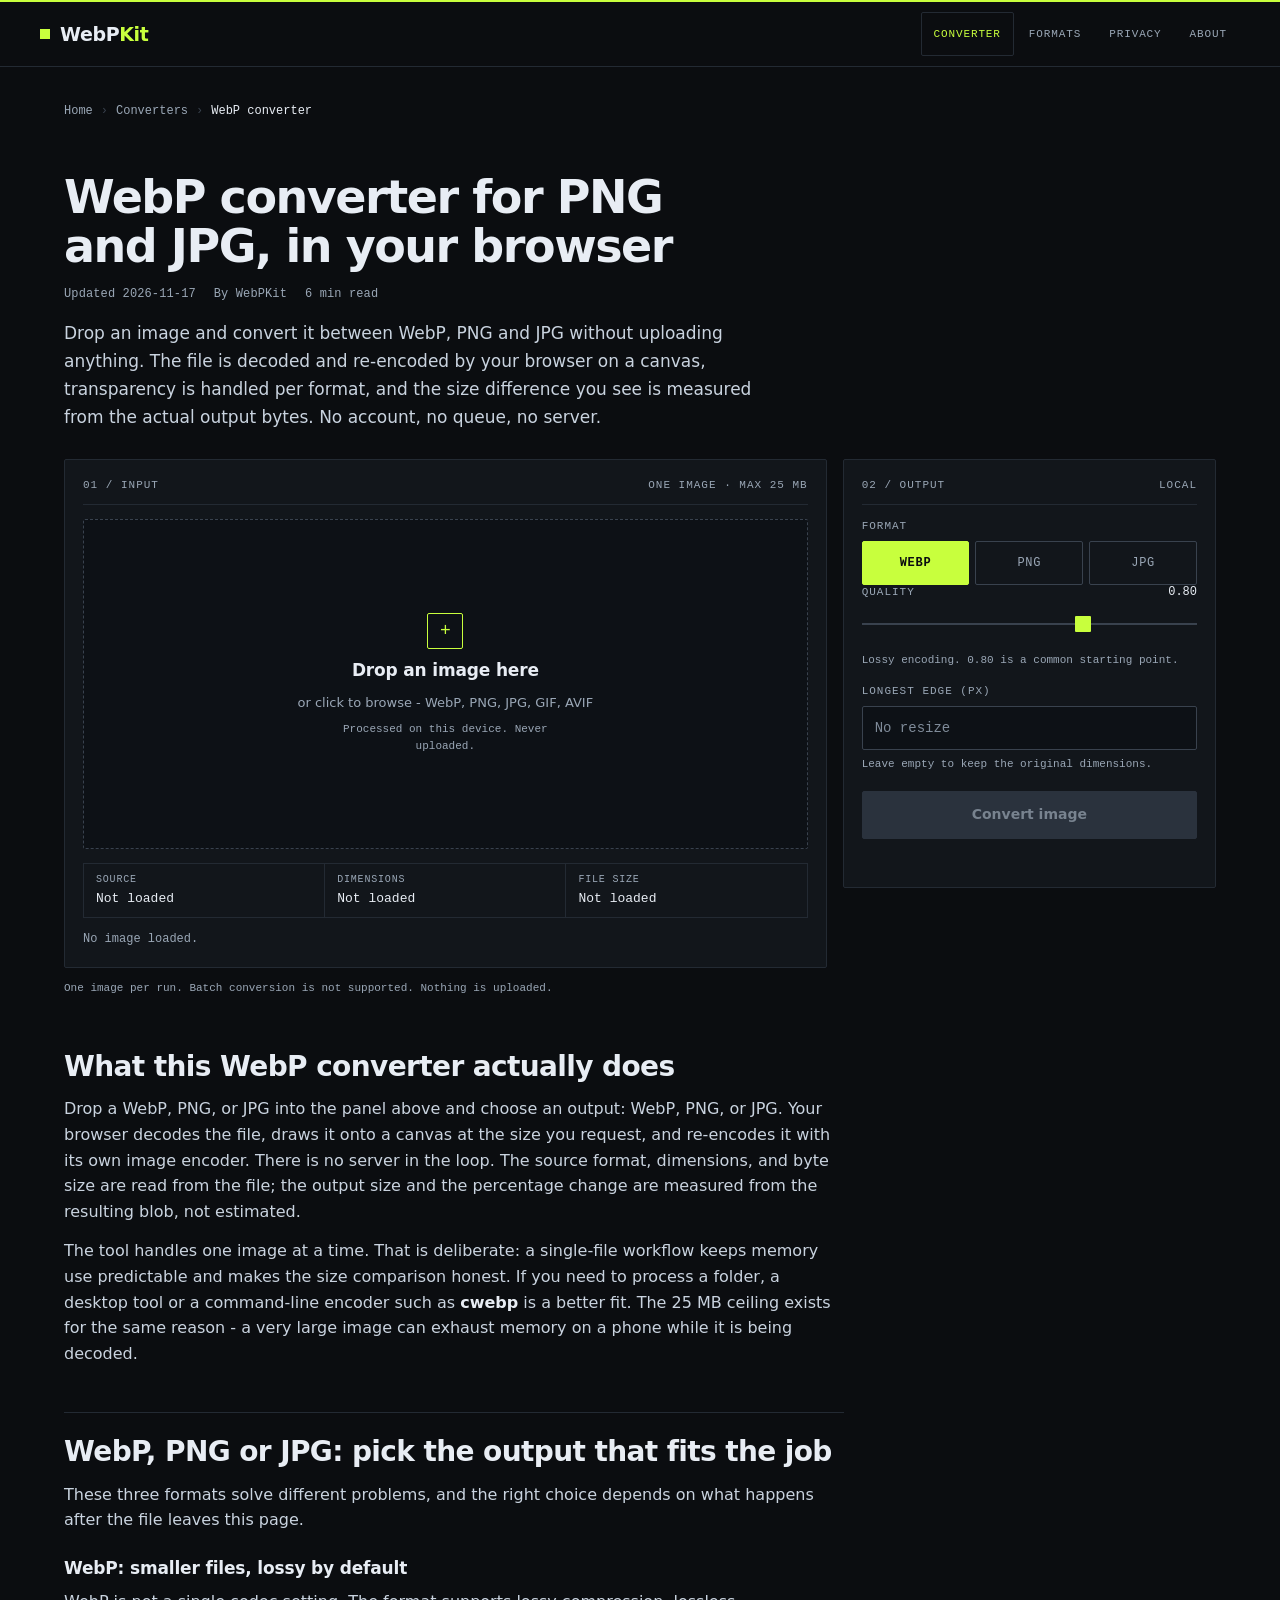
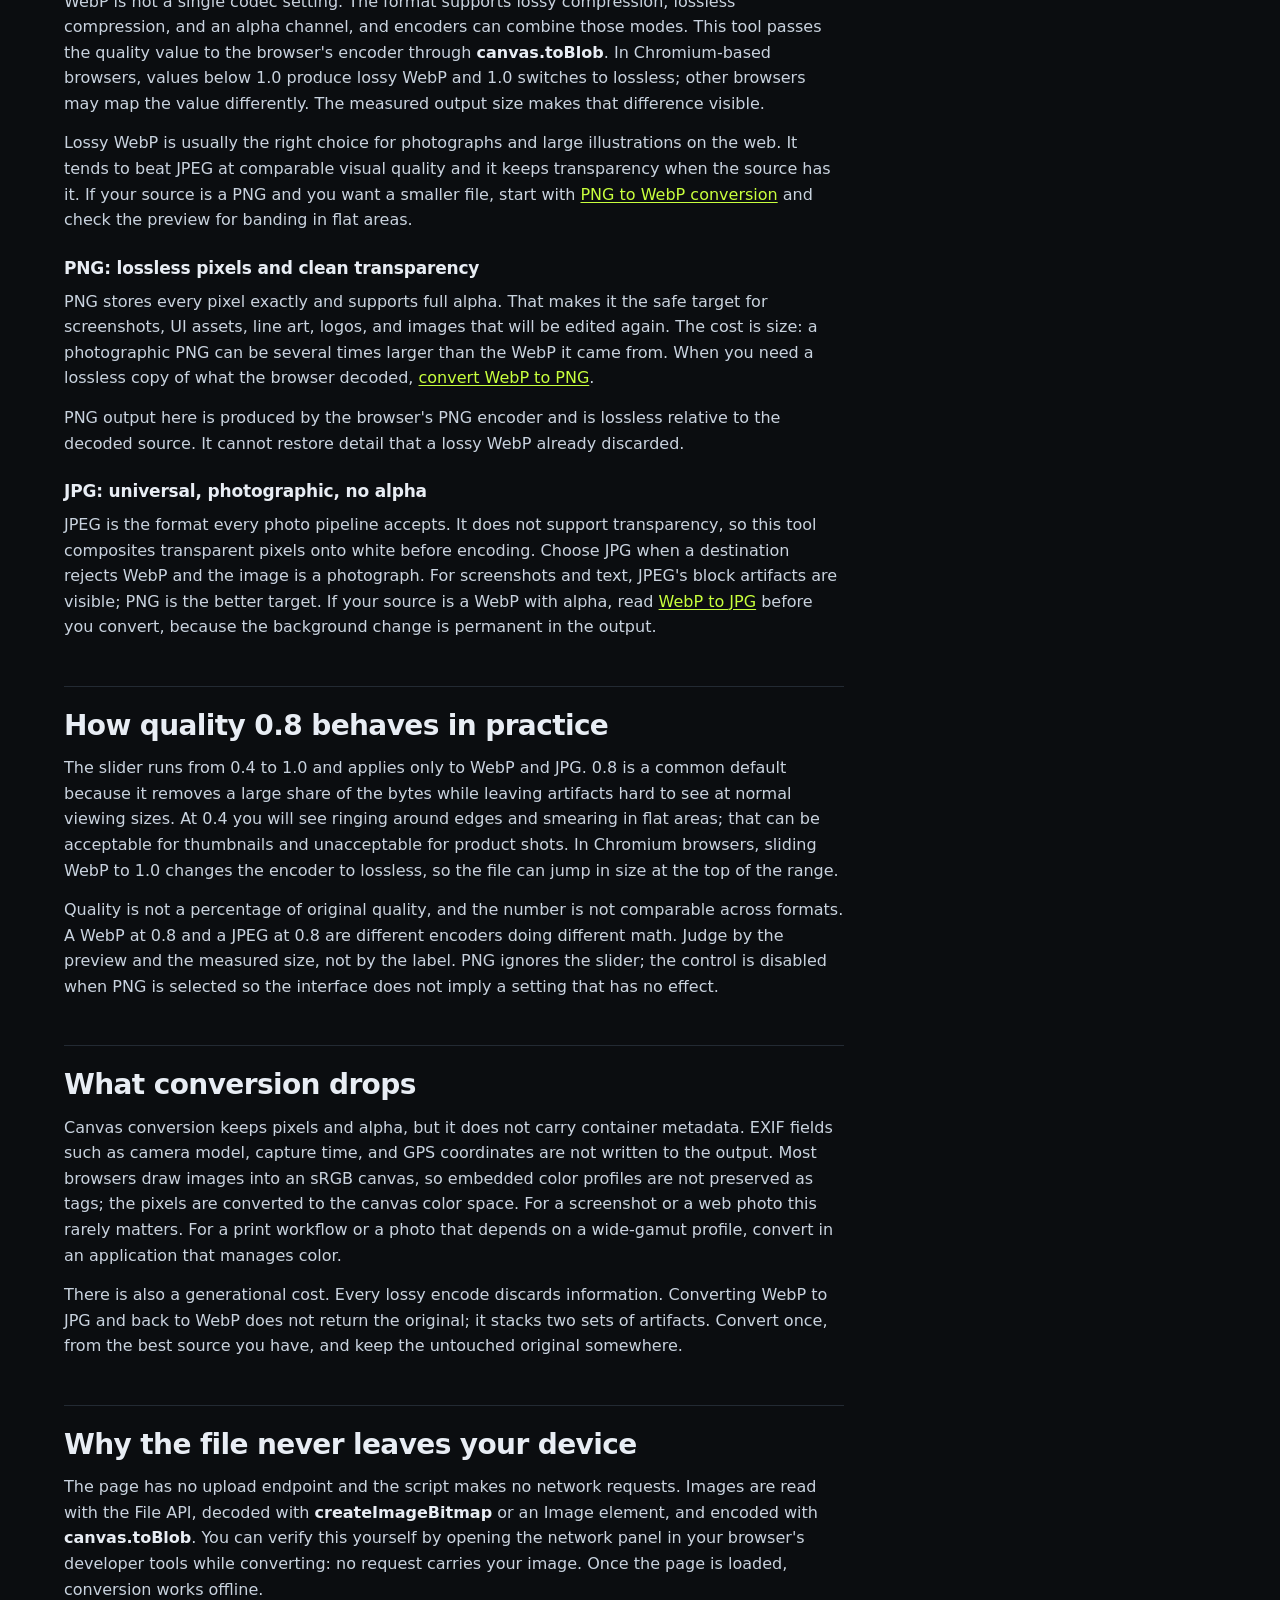
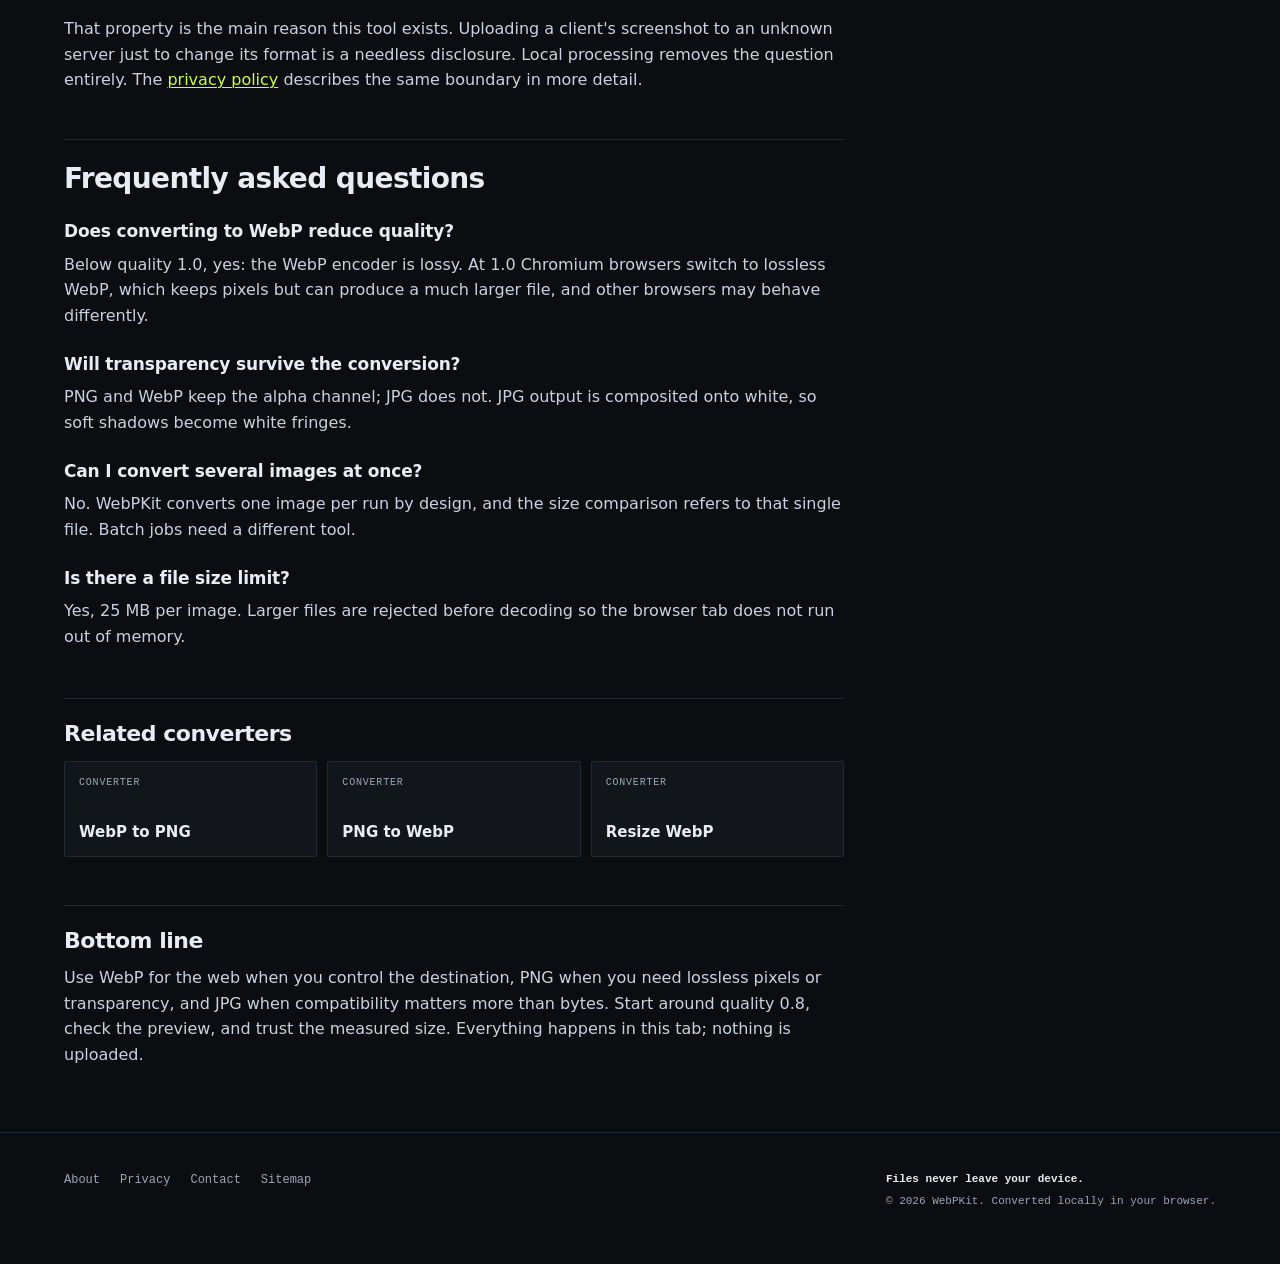
==== index.html @ 3c2829ec "add index.html" ====
<!doctype html>
<html lang="en">
<head>
<meta charset="utf-8">
<meta name="viewport" content="width=device-width, initial-scale=1">
<title>WebP Converter - WebP, PNG &amp; JPG in Your Browser</title>
<meta name="description" content="Convert WebP to PNG or JPG, and PNG or JPG to WebP, inside your browser. Local canvas processing, transparency handled, real output size.">
<link rel="canonical" href="https://webpkit.app/">
<meta name="theme-color" content="#0b0d10">
<meta property="og:type" content="website">
<meta property="og:title" content="WebP Converter - WebP, PNG &amp; JPG in Your Browser">
<meta property="og:description" content="Convert images between WebP, PNG and JPG locally. Files never leave your device.">
<meta property="og:url" content="https://webpkit.app/">
<link rel="stylesheet" href="assets/site.css">
<script type="application/ld+json">
{"@context":"https://schema.org","@type":"FAQPage","mainEntity":[{"@type":"Question","name":"Does converting to WebP reduce quality?","acceptedAnswer":{"@type":"Answer","text":"Below quality 1.0, yes: the WebP encoder is lossy. At 1.0 Chromium browsers switch to lossless WebP, which keeps pixels but can produce a much larger file, and other browsers may behave differently."}},{"@type":"Question","name":"Will transparency survive the conversion?","acceptedAnswer":{"@type":"Answer","text":"PNG and WebP keep the alpha channel; JPG does not. JPG output is composited onto white, so soft shadows become white fringes."}},{"@type":"Question","name":"Can I convert several images at once?","acceptedAnswer":{"@type":"Answer","text":"No. WebPKit converts one image per run by design, and the size comparison refers to that single file. Batch jobs need a different tool."}},{"@type":"Question","name":"Is there a file size limit?","acceptedAnswer":{"@type":"Answer","text":"Yes, 25 MB per image. Larger files are rejected before decoding so the browser tab does not run out of memory."}}]}
</script>
</head>
<body>
<a class="skip" href="#main">Skip to content</a>
<div class="topline" aria-hidden="true"></div>
<header class="site-header">
  <div class="wrap header-inner">
    <a class="logo" href="index.html" aria-label="WebPKit home">
      <span class="logo-mark" aria-hidden="true"></span>
      <span class="logo-text">WebP<span>Kit</span></span>
    </a>
    <nav class="nav" aria-label="Primary">
      <a href="index.html" aria-current="page">Converter</a>
      <a href="index.html#formats">Formats</a>
      <a href="privacy.html">Privacy</a>
      <a href="about.html">About</a>
    </nav>
  </div>
</header>

<main id="main">
  <div class="wrap">
    <nav class="crumbs" aria-label="Breadcrumb">
      <ol>
        <li><a href="index.html">Home</a></li>
        <li>Converters</li>
        <li aria-current="page">WebP converter</li>
      </ol>
    </nav>

    <section class="hero">
      <h1>WebP converter for PNG and JPG, in your browser</h1>
      <p class="page-meta"><span>Updated 2026-11-17</span><span>By WebPKit</span><span>6 min read</span></p>
      <p class="lede">Drop an image and convert it between WebP, PNG and JPG without uploading anything. The file is decoded and re-encoded by your browser on a canvas, transparency is handled per format, and the size difference you see is measured from the actual output bytes. No account, no queue, no server.</p>
    </section>

    <section class="workbench" aria-label="Image converter">
      <div class="grid" id="converter" data-output="webp">
        <div class="col-8">
          <div class="panel">
            <div class="panel-head">
              <span class="label">01 / Input</span>
              <span class="label">One image · max 25 MB</span>
            </div>
            <input class="sr-only" type="file" id="file" accept="image/*" tabindex="-1">
            <label class="dropzone" id="dropzone" for="file" tabindex="0" role="button" aria-describedby="drop-help">
              <span class="drop-icon" aria-hidden="true">+</span>
              <span class="drop-title">Drop an image here</span>
              <span class="drop-sub">or click to browse - WebP, PNG, JPG, GIF, AVIF</span>
              <span class="drop-note" id="drop-help">Processed on this device. Never uploaded.</span>
            </label>
            <dl class="filemeta" id="filemeta" hidden>
              <div><dt>Source</dt><dd id="meta-format">Not loaded</dd></div>
              <div><dt>Dimensions</dt><dd id="meta-dims">Not loaded</dd></div>
              <div><dt>File size</dt><dd id="meta-size">Not loaded</dd></div>
            </dl>
            <p class="status" id="status" role="status" aria-live="polite">No image loaded.</p>
            <noscript><p class="status is-error">This converter needs JavaScript. The rest of the page still works without it.</p></noscript>
          </div>
        </div>
        <div class="col-4">
          <div class="panel">
            <div class="panel-head">
              <span class="label">02 / Output</span>
              <span class="label">Local</span>
            </div>
            <fieldset class="field">
              <legend class="label">Format</legend>
              <div class="seg">
                <input type="radio" id="fmt-webp" name="format" value="webp" checked>
                <label for="fmt-webp">WebP</label>
                <input type="radio" id="fmt-png" name="format" value="png">
                <label for="fmt-png">PNG</label>
                <input type="radio" id="fmt-jpg" name="format" value="jpg">
                <label for="fmt-jpg">JPG</label>
              </div>
            </fieldset>
            <div class="field">
              <div class="field-row">
                <label class="label" for="quality">Quality</label>
                <output class="output-val" id="quality-out" for="quality">0.80</output>
              </div>
              <input type="range" id="quality" min="0.4" max="1" step="0.05" value="0.8">
              <p class="hint" id="quality-hint">Lossy encoding. 0.80 is a common starting point.</p>
            </div>
            <div class="field">
              <label class="label" for="maxedge">Longest edge (px)</label>
              <input type="number" id="maxedge" min="16" max="12000" step="1" inputmode="numeric" placeholder="No resize">
              <p class="hint">Leave empty to keep the original dimensions.</p>
            </div>
            <button class="btn" id="convert" type="button" disabled>Convert image</button>
            <div class="result" id="result" hidden>
              <div class="result-preview"><img id="preview" alt="Preview of the converted image"></div>
              <dl class="stats">
                <div><dt>Output</dt><dd id="out-format">Not loaded</dd></div>
                <div><dt>Dimensions</dt><dd id="out-dims">Not loaded</dd></div>
                <div><dt>Size</dt><dd id="out-size">Not loaded</dd></div>
                <div><dt>vs original</dt><dd id="out-delta">Not loaded</dd></div>
              </dl>
              <a class="btn btn-download" id="download" download>Download image</a>
            </div>
            <p class="status" id="result-status" role="status" aria-live="polite"></p>
          </div>
        </div>
      </div>
      <p class="tool-note">One image per run. Batch conversion is not supported. Nothing is uploaded.</p>
    </section>

    <article class="article">
      <h2>What this WebP converter actually does</h2>
      <p>Drop a WebP, PNG, or JPG into the panel above and choose an output: WebP, PNG, or JPG. Your browser decodes the file, draws it onto a canvas at the size you request, and re-encodes it with its own image encoder. There is no server in the loop. The source format, dimensions, and byte size are read from the file; the output size and the percentage change are measured from the resulting blob, not estimated.</p>
      <p>The tool handles one image at a time. That is deliberate: a single-file workflow keeps memory use predictable and makes the size comparison honest. If you need to process a folder, a desktop tool or a command-line encoder such as <strong>cwebp</strong> is a better fit. The 25 MB ceiling exists for the same reason - a very large image can exhaust memory on a phone while it is being decoded.</p>

      <h2 id="formats">WebP, PNG or JPG: pick the output that fits the job</h2>
      <p>These three formats solve different problems, and the right choice depends on what happens after the file leaves this page.</p>

      <h3>WebP: smaller files, lossy by default</h3>
      <p>WebP is not a single codec setting. The format supports lossy compression, lossless compression, and an alpha channel, and encoders can combine those modes. This tool passes the quality value to the browser's encoder through <strong>canvas.toBlob</strong>. In Chromium-based browsers, values below 1.0 produce lossy WebP and 1.0 switches to lossless; other browsers may map the value differently. The measured output size makes that difference visible.</p>
      <p>Lossy WebP is usually the right choice for photographs and large illustrations on the web. It tends to beat JPEG at comparable visual quality and it keeps transparency when the source has it. If your source is a PNG and you want a smaller file, start with <a href="png-to-webp.html">PNG to WebP conversion</a> and check the preview for banding in flat areas.</p>

      <h3>PNG: lossless pixels and clean transparency</h3>
      <p>PNG stores every pixel exactly and supports full alpha. That makes it the safe target for screenshots, UI assets, line art, logos, and images that will be edited again. The cost is size: a photographic PNG can be several times larger than the WebP it came from. When you need a lossless copy of what the browser decoded, <a href="webp-to-png.html">convert WebP to PNG</a>.</p>
      <p>PNG output here is produced by the browser's PNG encoder and is lossless relative to the decoded source. It cannot restore detail that a lossy WebP already discarded.</p>

      <h3>JPG: universal, photographic, no alpha</h3>
      <p>JPEG is the format every photo pipeline accepts. It does not support transparency, so this tool composites transparent pixels onto white before encoding. Choose JPG when a destination rejects WebP and the image is a photograph. For screenshots and text, JPEG's block artifacts are visible; PNG is the better target. If your source is a WebP with alpha, read <a href="webp-to-jpg.html">WebP to JPG</a> before you convert, because the background change is permanent in the output.</p>

      <h2>How quality 0.8 behaves in practice</h2>
      <p>The slider runs from 0.4 to 1.0 and applies only to WebP and JPG. 0.8 is a common default because it removes a large share of the bytes while leaving artifacts hard to see at normal viewing sizes. At 0.4 you will see ringing around edges and smearing in flat areas; that can be acceptable for thumbnails and unacceptable for product shots. In Chromium browsers, sliding WebP to 1.0 changes the encoder to lossless, so the file can jump in size at the top of the range.</p>
      <p>Quality is not a percentage of original quality, and the number is not comparable across formats. A WebP at 0.8 and a JPEG at 0.8 are different encoders doing different math. Judge by the preview and the measured size, not by the label. PNG ignores the slider; the control is disabled when PNG is selected so the interface does not imply a setting that has no effect.</p>

      <h2>What conversion drops</h2>
      <p>Canvas conversion keeps pixels and alpha, but it does not carry container metadata. EXIF fields such as camera model, capture time, and GPS coordinates are not written to the output. Most browsers draw images into an sRGB canvas, so embedded color profiles are not preserved as tags; the pixels are converted to the canvas color space. For a screenshot or a web photo this rarely matters. For a print workflow or a photo that depends on a wide-gamut profile, convert in an application that manages color.</p>
      <p>There is also a generational cost. Every lossy encode discards information. Converting WebP to JPG and back to WebP does not return the original; it stacks two sets of artifacts. Convert once, from the best source you have, and keep the untouched original somewhere.</p>

      <h2>Why the file never leaves your device</h2>
      <p>The page has no upload endpoint and the script makes no network requests. Images are read with the File API, decoded with <strong>createImageBitmap</strong> or an Image element, and encoded with <strong>canvas.toBlob</strong>. You can verify this yourself by opening the network panel in your browser's developer tools while converting: no request carries your image. Once the page is loaded, conversion works offline.</p>
      <p>That property is the main reason this tool exists. Uploading a client's screenshot to an unknown server just to change its format is a needless disclosure. Local processing removes the question entirely. The <a href="privacy.html">privacy policy</a> describes the same boundary in more detail.</p>

      <h2>Frequently asked questions</h2>
      <h3>Does converting to WebP reduce quality?</h3>
      <p>Below quality 1.0, yes: the WebP encoder is lossy. At 1.0 Chromium browsers switch to lossless WebP, which keeps pixels but can produce a much larger file, and other browsers may behave differently.</p>
      <h3>Will transparency survive the conversion?</h3>
      <p>PNG and WebP keep the alpha channel; JPG does not. JPG output is composited onto white, so soft shadows become white fringes.</p>
      <h3>Can I convert several images at once?</h3>
      <p>No. WebPKit converts one image per run by design, and the size comparison refers to that single file. Batch jobs need a different tool.</p>
      <h3>Is there a file size limit?</h3>
      <p>Yes, 25 MB per image. Larger files are rejected before decoding so the browser tab does not run out of memory.</p>

      <section class="related" aria-labelledby="related-title">
        <h2 id="related-title">Related converters</h2>
        <div class="related-grid">
          <a href="webp-to-png.html"><span class="r-label">Converter</span><span class="r-title">WebP to PNG</span></a>
          <a href="png-to-webp.html"><span class="r-label">Converter</span><span class="r-title">PNG to WebP</span></a>
          <a href="resize-webp.html"><span class="r-label">Converter</span><span class="r-title">Resize WebP</span></a>
        </div>
      </section>

      <section class="bottom" aria-labelledby="bottom-title">
        <h2 id="bottom-title">Bottom line</h2>
        <p>Use WebP for the web when you control the destination, PNG when you need lossless pixels or transparency, and JPG when compatibility matters more than bytes. Start around quality 0.8, check the preview, and trust the measured size. Everything happens in this tab; nothing is uploaded.</p>
      </section>
    </article>
  </div>
</main>

<footer class="site-footer">
  <div class="wrap footer-inner">
    <nav class="footer-nav" aria-label="Footer">
      <a href="about.html">About</a>
      <a href="privacy.html">Privacy</a>
      <a href="contact.html">Contact</a>
      <a href="sitemap.xml">Sitemap</a>
    </nav>
    <p class="footer-meta">
      <strong>Files never leave your device.</strong>
      <span class="footer-line">© 2026 WebPKit. Converted locally in your browser.</span>
    </p>
  </div>
</footer>
<script src="assets/app.js" defer></script>
</body>
</html>
---- assets/site.css ----
/* WebPKit — self-contained stylesheet. No external fonts, images or frameworks. */
:root{
  --bg:#0b0d10;
  --panel:#12161b;
  --panel-2:#0d1116;
  --line:#232a33;
  --line-2:#39424e;
  --text:#e8edf4;
  --body:#c9d3df;
  --muted:#9aa7b6;
  --accent:#c8ff3d;
  --accent-hi:#d8ff6b;
  --warn:#ffb86b;
  --error:#ff8f7a;
  --mono:ui-monospace,SFMono-Regular,Menlo,Consolas,"Liberation Mono",monospace;
  --sans:system-ui,-apple-system,"Segoe UI",Roboto,Helvetica,Arial,sans-serif;
}
*,*::before,*::after{box-sizing:border-box}
html{-webkit-text-size-adjust:100%;text-size-adjust:100%}
body{margin:0;background:var(--bg);color:var(--text);font:400 16px/1.6 var(--sans);-webkit-font-smoothing:antialiased}
img{max-width:100%;height:auto}
p,li{overflow-wrap:break-word}
a{color:var(--accent)}
:focus-visible{outline:2px solid var(--accent);outline-offset:2px}
::selection{background:var(--accent);color:#0b0d10}
.sr-only{position:absolute!important;width:1px;height:1px;padding:0;margin:-1px;overflow:hidden;clip:rect(0,0,0,0);white-space:nowrap;border:0}
.skip{position:absolute;left:-9999px;top:0;z-index:100;background:var(--accent);color:#0b0d10;padding:12px 16px;font:600 13px/1 var(--mono);text-decoration:none}
.skip:focus{left:12px;top:12px}
.wrap{width:100%;max-width:1200px;margin:0 auto;padding:0 24px}

/* thin rule + header */
.topline{height:2px;background:var(--accent)}
.site-header{border-bottom:1px solid var(--line);background:var(--bg)}
.header-inner{display:flex;align-items:center;justify-content:space-between;gap:12px 24px;min-height:64px;flex-wrap:wrap;padding:8px 0}
.logo{display:inline-flex;align-items:center;gap:10px;text-decoration:none;color:var(--text);font:700 19px/1 var(--sans);letter-spacing:-.02em}
.logo-mark{width:10px;height:10px;background:var(--accent);display:block}
.logo-text span{color:var(--accent)}
.nav{display:flex;flex-wrap:wrap;gap:2px}
.nav a{display:inline-flex;align-items:center;min-height:44px;padding:0 12px;border:1px solid transparent;border-radius:2px;color:var(--muted);text-decoration:none;font:500 11px/1 var(--mono);letter-spacing:.08em;text-transform:uppercase}
.nav a:hover{color:var(--text);border-color:var(--line)}
.nav a[aria-current="page"]{color:var(--accent);border-color:var(--line)}

/* breadcrumb, hero, meta */
.crumbs{margin:22px 0 0}
.crumbs ol{list-style:none;display:flex;flex-wrap:wrap;gap:8px;margin:0;padding:0;font:400 12px/1.4 var(--mono);color:var(--muted)}
.crumbs li{display:flex;align-items:center;gap:8px}
.crumbs li+li::before{content:"\203A";color:var(--line-2)}
.crumbs a{display:inline-flex;align-items:center;min-height:44px;color:var(--muted);text-decoration:none}
.crumbs a:hover{color:var(--text);text-decoration:underline}
.crumbs [aria-current="page"]{color:var(--text)}
.hero{padding:26px 0 0}
h1{font-size:clamp(30px,4.4vw,46px);line-height:1.06;letter-spacing:-.032em;font-weight:700;margin:14px 0 0;max-width:22ch}
.lede{max-width:66ch;margin:16px 0 0;font-size:17px;line-height:1.65;color:var(--body)}
.page-meta{display:flex;flex-wrap:wrap;gap:6px 18px;margin:14px 0 0;font:400 12px/1.5 var(--mono);color:var(--muted);letter-spacing:.01em}

/* workbench */
.workbench{margin:28px 0 0}
.grid{display:grid;grid-template-columns:repeat(12,minmax(0,1fr));gap:16px}
.col-8{grid-column:span 8;min-width:0}
.col-4{grid-column:span 4;min-width:0}
.panel{background:var(--panel);border:1px solid var(--line);border-radius:2px;padding:18px}
.panel-head{display:flex;justify-content:space-between;align-items:center;gap:12px;padding-bottom:12px;margin-bottom:14px;border-bottom:1px solid var(--line)}
.label{font:500 11px/1.3 var(--mono);letter-spacing:.09em;text-transform:uppercase;color:var(--muted)}
.dropzone{display:flex;flex-direction:column;align-items:center;justify-content:center;gap:8px;min-height:330px;padding:28px 20px;border:1px dashed var(--line-2);border-radius:2px;background:var(--panel-2);cursor:pointer;text-align:center;transition:border-color .15s ease,background-color .15s ease,box-shadow .15s ease}
.dropzone:hover{border-color:#4b5664}
.dropzone.is-over{border-style:solid;border-color:var(--accent);background:#0f150d;box-shadow:inset 0 0 0 1px var(--accent)}
.dropzone:focus-visible{outline:2px solid var(--accent);outline-offset:3px}
.drop-icon{display:flex;align-items:center;justify-content:center;width:36px;height:36px;border:1px solid var(--accent);border-radius:2px;color:var(--accent);font:400 18px/1 var(--mono)}
.drop-title{font-weight:600;font-size:17px;letter-spacing:-.01em}
.drop-sub{font-size:13px;color:var(--muted)}
.drop-note{font:400 11px/1.5 var(--mono);color:var(--muted);max-width:38ch}
.filemeta{display:grid;grid-template-columns:repeat(3,minmax(0,1fr));gap:1px;margin:14px 0 0;padding:0;background:var(--line);border:1px solid var(--line)}
.filemeta>div{background:var(--panel);padding:9px 12px;min-width:0}
.filemeta dt{font:400 10px/1.4 var(--mono);letter-spacing:.08em;text-transform:uppercase;color:var(--muted)}
.filemeta dd{margin:3px 0 0;font:400 13px/1.4 var(--mono);font-variant-numeric:tabular-nums;overflow-wrap:anywhere}
.status{min-height:18px;margin:12px 0 0;font:400 12px/1.55 var(--mono);color:var(--muted);overflow-wrap:anywhere}
.status.is-error{color:var(--error)}
.tool-note{margin:12px 0 0;font:400 11px/1.5 var(--mono);color:var(--muted)}

/* controls */
.field{margin:0 0 16px;padding:0;border:0}
.field:last-of-type{margin-bottom:0}
.field>legend,.field>label{display:block;padding:0;margin:0 0 8px}
.seg{position:relative;display:grid;grid-template-columns:repeat(3,minmax(0,1fr));gap:6px}
.seg input{position:absolute;opacity:0;width:1px;height:1px;pointer-events:none}
.seg label{display:flex;align-items:center;justify-content:center;min-height:44px;margin:0;border:1px solid var(--line-2);border-radius:2px;color:var(--muted);cursor:pointer;font:500 12px/1 var(--mono);letter-spacing:.06em;text-transform:uppercase;user-select:none}
.seg label:hover{color:var(--text);border-color:#4b5664}
.seg input:checked+label{background:var(--accent);border-color:var(--accent);color:#0b0d10;font-weight:700}
.seg input:focus-visible+label{outline:2px solid var(--text);outline-offset:2px}
.field-row{display:flex;align-items:center;justify-content:space-between;gap:12px}
.field-row .label{margin:0}
.output-val{font:400 12px/1 var(--mono);color:var(--text);font-variant-numeric:tabular-nums}
input[type=range]{-webkit-appearance:none;appearance:none;display:block;width:100%;height:44px;margin:2px 0 0;padding:0;background:transparent;cursor:pointer}
input[type=range]::-webkit-slider-runnable-track{height:2px;background:var(--line-2)}
input[type=range]::-webkit-slider-thumb{-webkit-appearance:none;width:16px;height:16px;margin-top:-7px;background:var(--accent);border:0;border-radius:1px}
input[type=range]::-moz-range-track{height:2px;background:var(--line-2)}
input[type=range]::-moz-range-thumb{width:16px;height:16px;background:var(--accent);border:0;border-radius:1px}
input[type=range]:focus-visible{outline:2px solid var(--accent);outline-offset:1px}
input[type=range]:disabled{opacity:.4;cursor:not-allowed}
input[type=number]{display:block;width:100%;min-height:44px;padding:0 12px;background:var(--panel-2);border:1px solid var(--line-2);border-radius:2px;color:var(--text);font:400 14px/1 var(--mono);font-variant-numeric:tabular-nums}
input[type=number]:focus-visible{outline:2px solid var(--accent);outline-offset:2px;border-color:var(--accent)}
input[type=number]::placeholder{color:#7f8b99}
.hint{margin:6px 0 0;font:400 11px/1.5 var(--mono);color:var(--muted)}
.btn{display:flex;align-items:center;justify-content:center;width:100%;min-height:48px;margin:18px 0 0;padding:0 16px;background:var(--accent);border:1px solid var(--accent);border-radius:2px;color:#0b0d10;font:700 14px/1.2 var(--sans);text-align:center;text-decoration:none;cursor:pointer}
.btn:hover{background:var(--accent-hi);border-color:var(--accent-hi)}
.btn:focus-visible{outline:2px solid var(--text);outline-offset:2px}
.btn:disabled{background:#2a323d;border-color:#2a323d;color:#78838f;cursor:not-allowed}
.result{margin:16px 0 0;padding:16px 0 0;border-top:1px solid var(--line)}
.result-preview{display:flex;align-items:center;justify-content:center;min-height:132px;padding:8px;background:var(--panel-2);border:1px solid var(--line);overflow:hidden}
.result-preview img{display:block;max-width:100%;max-height:180px;width:auto;height:auto}
.stats{display:grid;gap:5px;margin:12px 0 0;font:400 12px/1.4 var(--mono)}
.stats>div{display:flex;align-items:baseline;justify-content:space-between;gap:12px;border-bottom:1px dotted var(--line);padding-bottom:4px}
.stats dt{color:var(--muted)}
.stats dd{margin:0;color:var(--text);font-variant-numeric:tabular-nums;text-align:right}
.stats dd.save{color:var(--accent)}
.stats dd.grow{color:var(--warn)}
.btn-download{margin-top:14px}

/* article */
.article{max-width:780px;margin:54px 0 0}
.article h2{font-size:clamp(22px,2.6vw,28px);line-height:1.22;letter-spacing:-.022em;font-weight:700;margin:46px 0 12px;padding-top:22px;border-top:1px solid var(--line)}
.article h2:first-child{margin-top:0;padding-top:0;border-top:0}
.article h3{font-size:17px;line-height:1.4;letter-spacing:-.01em;margin:24px 0 8px}
.article p{margin:0 0 14px;color:var(--body)}
.article ul{margin:0 0 16px;padding-left:22px;color:var(--body)}
.article li{margin:0 0 7px}
.article strong{color:var(--text);font-weight:600}
.article a{color:var(--accent);text-decoration:underline;text-decoration-thickness:1px;text-underline-offset:2px}
.article a:hover{color:var(--accent-hi)}
.related{margin:48px 0 0;border-top:1px solid var(--line);padding-top:22px}
.related h2{font-size:22px;border-top:0;padding-top:0;margin:0}
.related-grid{display:grid;grid-template-columns:repeat(3,minmax(0,1fr));gap:10px;margin:14px 0 0}
.related a{display:flex;flex-direction:column;justify-content:space-between;gap:10px;min-height:96px;padding:14px;background:var(--panel);border:1px solid var(--line);border-radius:2px;color:var(--text);text-decoration:none}
.related a:hover{border-color:var(--accent)}
.r-label{display:block;font:400 10px/1.4 var(--mono);letter-spacing:.08em;text-transform:uppercase;color:var(--muted)}
.r-title{display:block;font-weight:600;font-size:15px;line-height:1.35}
.bottom{margin:48px 0 0;border-top:1px solid var(--line);padding-top:22px}
.bottom h2{font-size:22px;border-top:0;padding-top:0;margin:0 0 10px}

/* footer */
.site-footer{margin:64px 0 0;border-top:1px solid var(--line);padding:26px 0 42px}
.footer-inner{display:flex;flex-wrap:wrap;align-items:flex-start;justify-content:space-between;gap:16px 32px}
.footer-nav{display:flex;flex-wrap:wrap;gap:0 20px}
.footer-nav a{display:inline-flex;align-items:center;min-height:44px;color:var(--muted);text-decoration:none;font:400 12px/1.4 var(--mono)}
.footer-nav a:hover{color:var(--text);text-decoration:underline}
.footer-meta{font:400 11px/1.7 var(--mono);color:var(--muted);max-width:52ch}
.footer-meta strong{color:var(--text);font-weight:600}
.footer-line{display:block;margin-top:4px}

@media (max-width:900px){
  .col-8,.col-4{grid-column:1/-1}
  .dropzone{min-height:250px}
  .related-grid{grid-template-columns:1fr}
  .related a{min-height:0}
}
@media (max-width:600px){
  .wrap{padding:0 16px}
  .panel{padding:14px}
  .crumbs{margin-top:12px}
  .hero{padding-top:16px}
  h1{font-size:26px;line-height:1.08;margin-top:10px}
  .page-meta{font-size:11px;margin-top:10px;gap:4px 12px}
  .lede{font-size:15px;line-height:1.55;margin-top:10px}
  .workbench{margin-top:18px}
  .dropzone{min-height:220px;padding:24px 14px}
  .filemeta{grid-template-columns:1fr}
  .nav a{padding:0 9px;font-size:10px}
  .header-inner{min-height:56px}
  .footer-inner{flex-direction:column}
}
@media (prefers-reduced-motion:reduce){
  *{transition:none!important;scroll-behavior:auto!important}
}
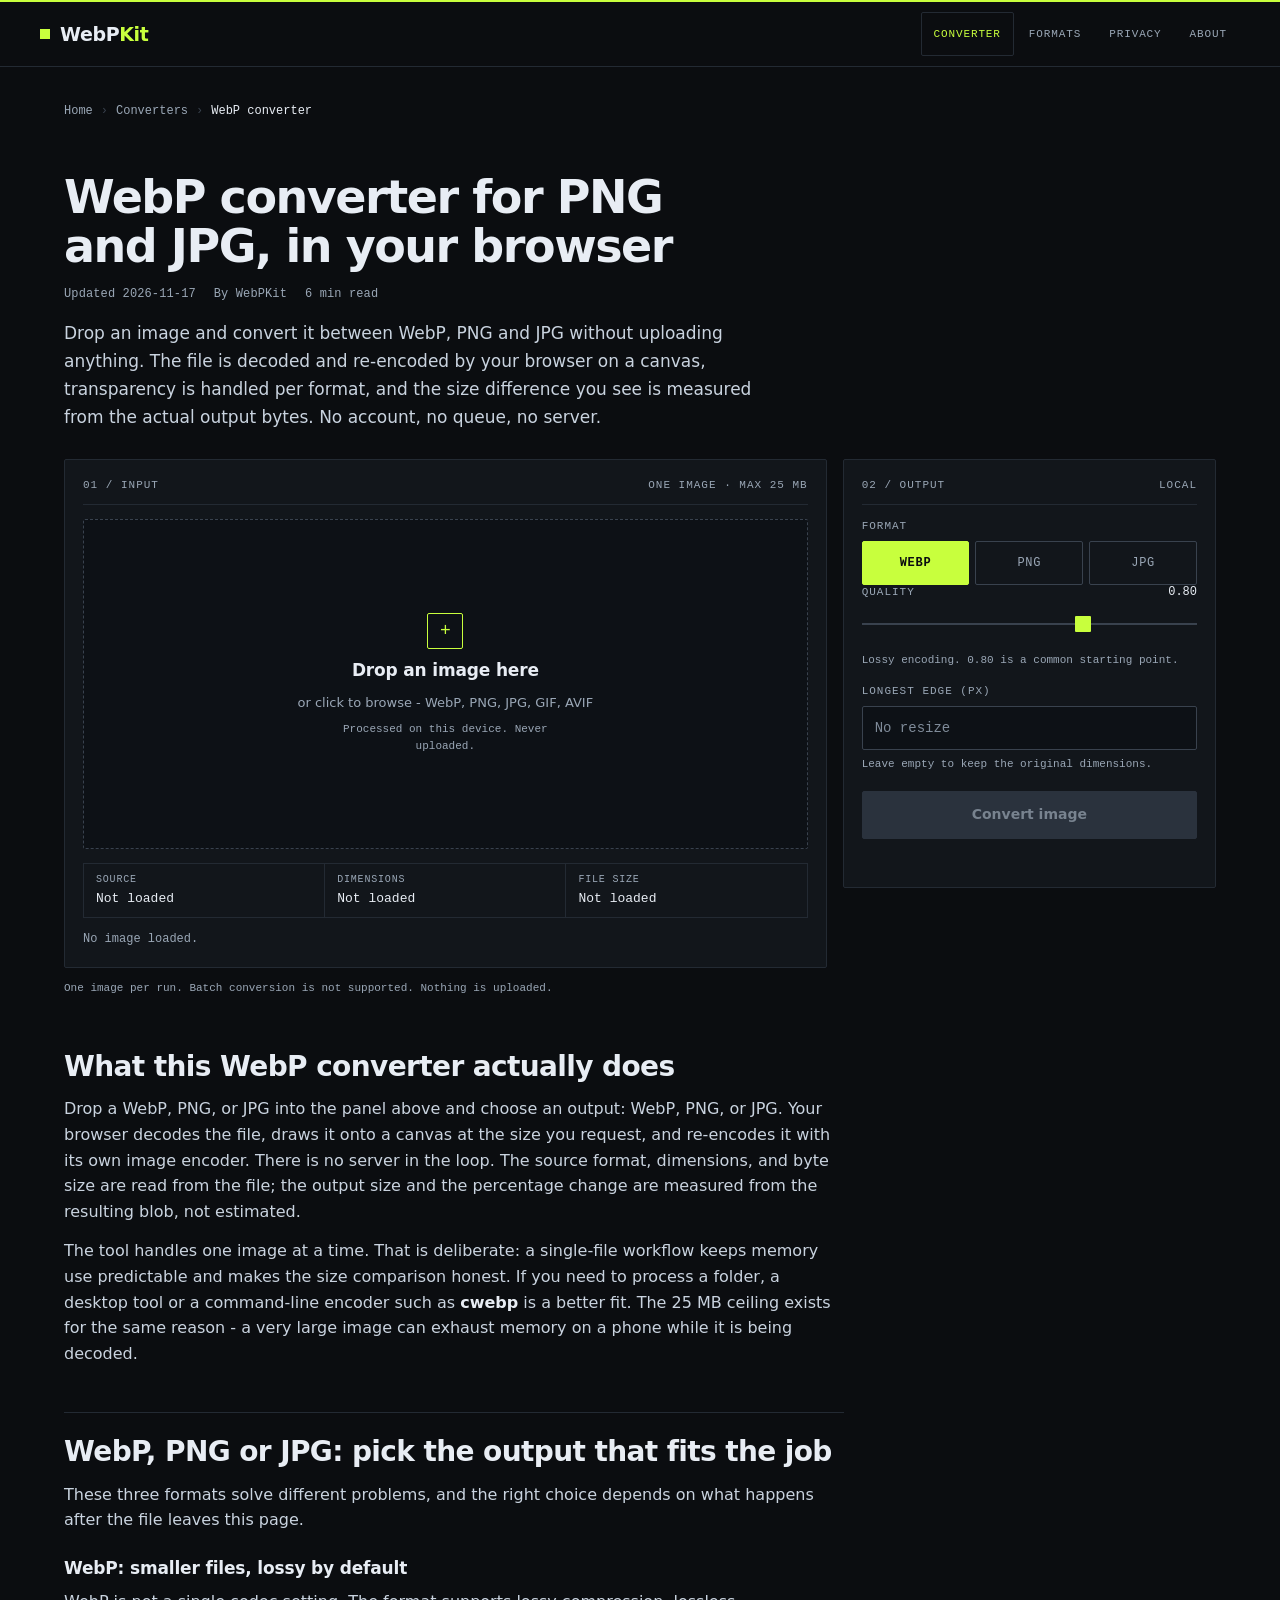
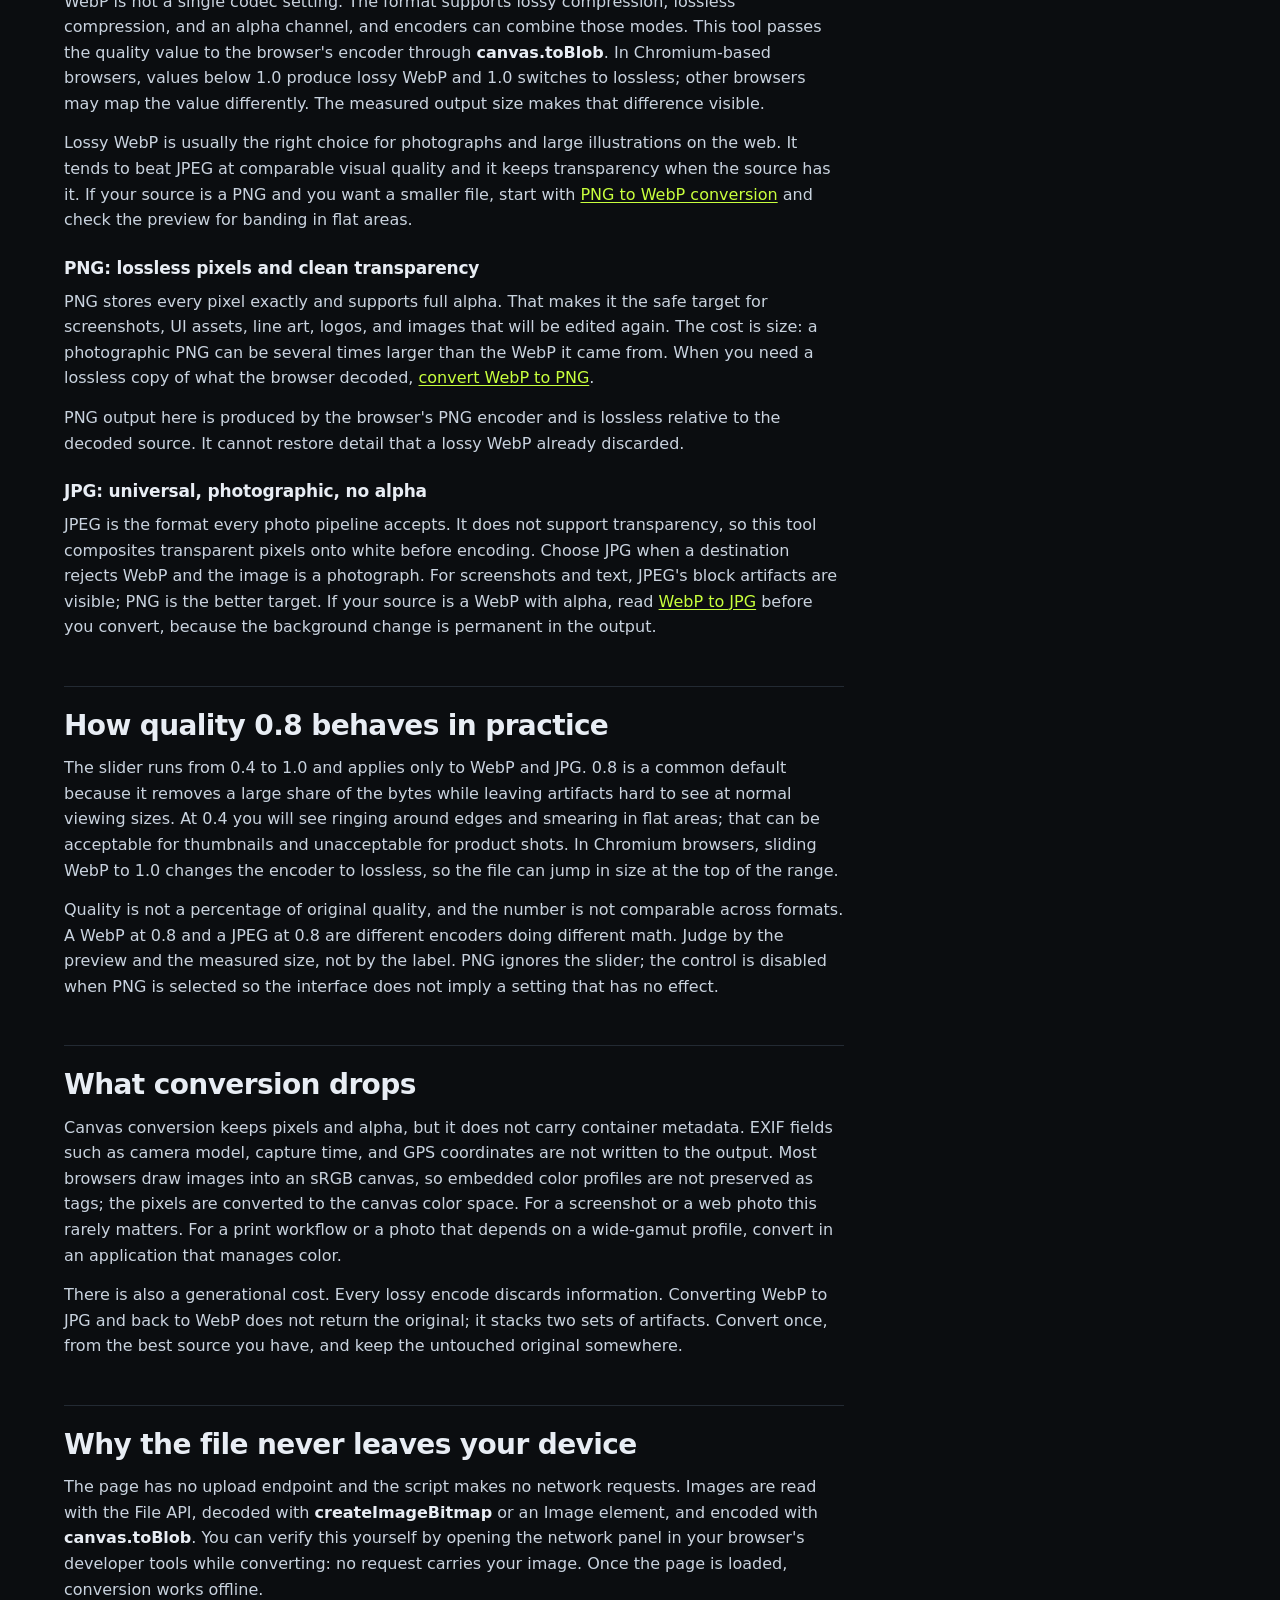
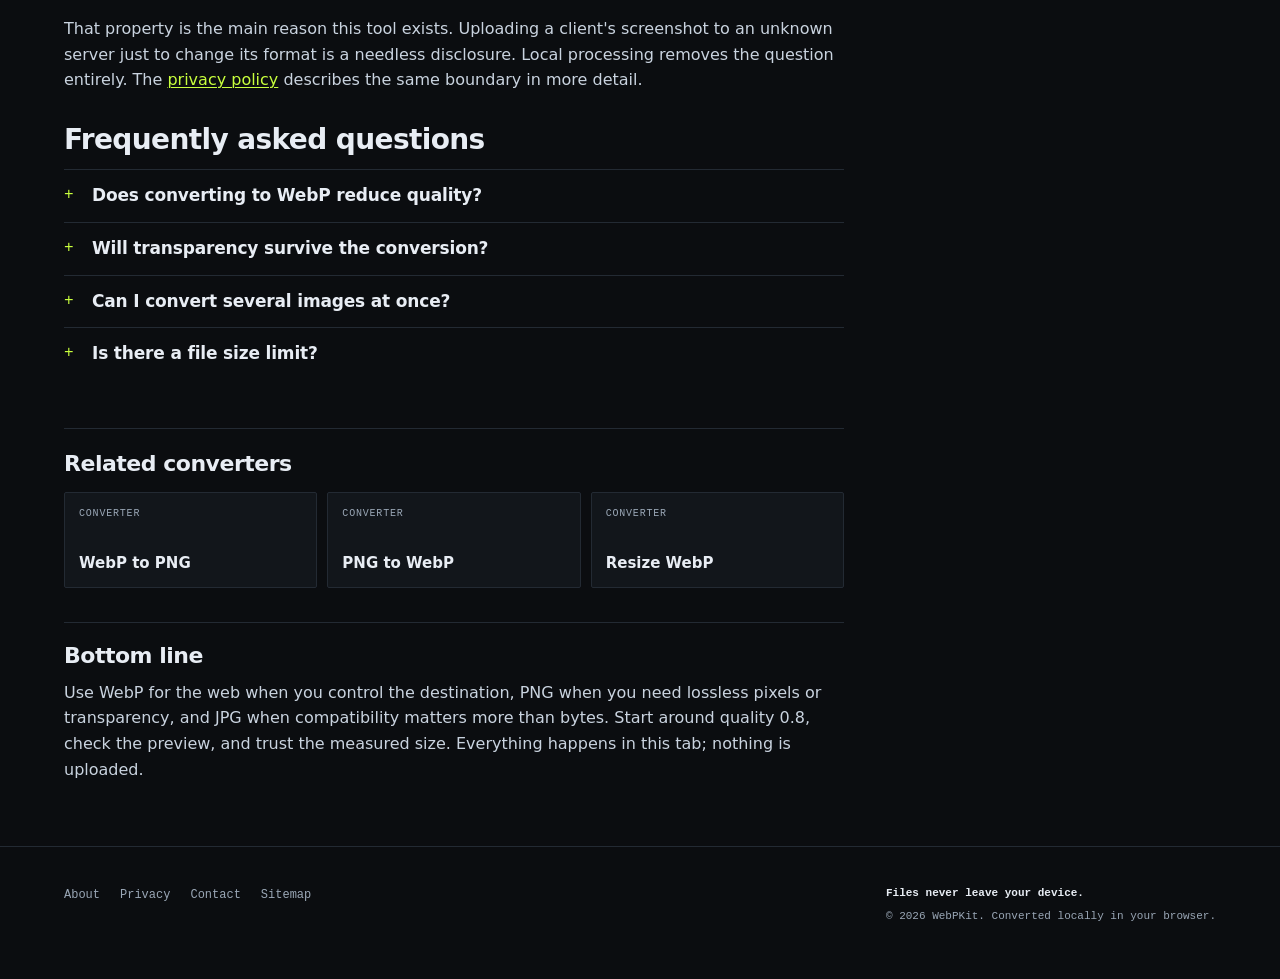
==== commit 0494e412: "seo: add 404, social cards, structured data, llms and markdown twins" ====
--- a/index.html
+++ b/index.html
@@ -12,24 +12,34 @@
 <meta property="og:description" content="Convert images between WebP, PNG and JPG locally. Files never leave your device.">
 <meta property="og:url" content="https://webpkit.app/">
 <link rel="stylesheet" href="assets/site.css">
+<script type="application/ld+json">{"@context":"https://schema.org","@graph":[{"@type":"Organization","@id":"https://webpkit.app/#organization","name":"WebPKit","url":"https://webpkit.app/","logo":{"@type":"ImageObject","url":"https://webpkit.app/assets/og.png","width":1200,"height":630},"email":"wk@webpkit.app","sameAs":["https://github.com/siliconwoke28-afk/webpkit-site"]},{"@type":"WebSite","@id":"https://webpkit.app/#website","url":"https://webpkit.app/","name":"WebPKit","publisher":{"@id":"https://webpkit.app/#organization"}},{"@type":"WebPage","@id":"https://webpkit.app/#webpage","url":"https://webpkit.app/","name":"WebP Converter - WebP, PNG & JPG in Your Browser","description":"Convert WebP to PNG or JPG, and PNG or JPG to WebP, inside your browser. Local canvas processing, transparency handled, real output size.","isPartOf":{"@id":"https://webpkit.app/#website"},"about":{"@id":"https://webpkit.app/#organization"}}]}</script>
 <script type="application/ld+json">
 {"@context":"https://schema.org","@type":"FAQPage","mainEntity":[{"@type":"Question","name":"Does converting to WebP reduce quality?","acceptedAnswer":{"@type":"Answer","text":"Below quality 1.0, yes: the WebP encoder is lossy. At 1.0 Chromium browsers switch to lossless WebP, which keeps pixels but can produce a much larger file, and other browsers may behave differently."}},{"@type":"Question","name":"Will transparency survive the conversion?","acceptedAnswer":{"@type":"Answer","text":"PNG and WebP keep the alpha channel; JPG does not. JPG output is composited onto white, so soft shadows become white fringes."}},{"@type":"Question","name":"Can I convert several images at once?","acceptedAnswer":{"@type":"Answer","text":"No. WebPKit converts one image per run by design, and the size comparison refers to that single file. Batch jobs need a different tool."}},{"@type":"Question","name":"Is there a file size limit?","acceptedAnswer":{"@type":"Answer","text":"Yes, 25 MB per image. Larger files are rejected before decoding so the browser tab does not run out of memory."}}]}
 </script>
+  <meta property="og:site_name" content="WebPKit">
+  <meta property="og:image" content="https://webpkit.app/assets/og.png">
+  <meta property="og:image:width" content="1200">
+  <meta property="og:image:height" content="630">
+  <meta property="og:image:alt" content="WebPKit browser-based WebP, PNG and JPG converter">
+  <meta name="twitter:card" content="summary_large_image">
+  <meta name="twitter:title" content="WebP Converter - WebP, PNG &amp; JPG in Your Browser">
+  <meta name="twitter:description" content="Convert WebP to PNG or JPG, and PNG or JPG to WebP, inside your browser. Local canvas processing, transparency handled, real output size.">
+  <meta name="twitter:image" content="https://webpkit.app/assets/og.png">
 </head>
 <body>
 <a class="skip" href="#main">Skip to content</a>
 <div class="topline" aria-hidden="true"></div>
 <header class="site-header">
   <div class="wrap header-inner">
-    <a class="logo" href="index.html" aria-label="WebPKit home">
+    <a class="logo" href="/" aria-label="WebPKit home">
       <span class="logo-mark" aria-hidden="true"></span>
       <span class="logo-text">WebP<span>Kit</span></span>
     </a>
     <nav class="nav" aria-label="Primary">
-      <a href="index.html" aria-current="page">Converter</a>
-      <a href="index.html#formats">Formats</a>
-      <a href="privacy.html">Privacy</a>
-      <a href="about.html">About</a>
+      <a href="/" aria-current="page">Converter</a>
+      <a href="/#formats">Formats</a>
+      <a href="/privacy">Privacy</a>
+      <a href="/about">About</a>
     </nav>
   </div>
 </header>
@@ -38,7 +48,7 @@
   <div class="wrap">
     <nav class="crumbs" aria-label="Breadcrumb">
       <ol>
-        <li><a href="index.html">Home</a></li>
+        <li><a href="/">Home</a></li>
         <li>Converters</li>
         <li aria-current="page">WebP converter</li>
       </ol>
@@ -132,14 +142,14 @@
 
       <h3>WebP: smaller files, lossy by default</h3>
       <p>WebP is not a single codec setting. The format supports lossy compression, lossless compression, and an alpha channel, and encoders can combine those modes. This tool passes the quality value to the browser's encoder through <strong>canvas.toBlob</strong>. In Chromium-based browsers, values below 1.0 produce lossy WebP and 1.0 switches to lossless; other browsers may map the value differently. The measured output size makes that difference visible.</p>
-      <p>Lossy WebP is usually the right choice for photographs and large illustrations on the web. It tends to beat JPEG at comparable visual quality and it keeps transparency when the source has it. If your source is a PNG and you want a smaller file, start with <a href="png-to-webp.html">PNG to WebP conversion</a> and check the preview for banding in flat areas.</p>
+      <p>Lossy WebP is usually the right choice for photographs and large illustrations on the web. It tends to beat JPEG at comparable visual quality and it keeps transparency when the source has it. If your source is a PNG and you want a smaller file, start with <a href="/png-to-webp">PNG to WebP conversion</a> and check the preview for banding in flat areas.</p>
 
       <h3>PNG: lossless pixels and clean transparency</h3>
-      <p>PNG stores every pixel exactly and supports full alpha. That makes it the safe target for screenshots, UI assets, line art, logos, and images that will be edited again. The cost is size: a photographic PNG can be several times larger than the WebP it came from. When you need a lossless copy of what the browser decoded, <a href="webp-to-png.html">convert WebP to PNG</a>.</p>
+      <p>PNG stores every pixel exactly and supports full alpha. That makes it the safe target for screenshots, UI assets, line art, logos, and images that will be edited again. The cost is size: a photographic PNG can be several times larger than the WebP it came from. When you need a lossless copy of what the browser decoded, <a href="/webp-to-png">convert WebP to PNG</a>.</p>
       <p>PNG output here is produced by the browser's PNG encoder and is lossless relative to the decoded source. It cannot restore detail that a lossy WebP already discarded.</p>
 
       <h3>JPG: universal, photographic, no alpha</h3>
-      <p>JPEG is the format every photo pipeline accepts. It does not support transparency, so this tool composites transparent pixels onto white before encoding. Choose JPG when a destination rejects WebP and the image is a photograph. For screenshots and text, JPEG's block artifacts are visible; PNG is the better target. If your source is a WebP with alpha, read <a href="webp-to-jpg.html">WebP to JPG</a> before you convert, because the background change is permanent in the output.</p>
+      <p>JPEG is the format every photo pipeline accepts. It does not support transparency, so this tool composites transparent pixels onto white before encoding. Choose JPG when a destination rejects WebP and the image is a photograph. For screenshots and text, JPEG's block artifacts are visible; PNG is the better target. If your source is a WebP with alpha, read <a href="/webp-to-jpg">WebP to JPG</a> before you convert, because the background change is permanent in the output.</p>
 
       <h2>How quality 0.8 behaves in practice</h2>
       <p>The slider runs from 0.4 to 1.0 and applies only to WebP and JPG. 0.8 is a common default because it removes a large share of the bytes while leaving artifacts hard to see at normal viewing sizes. At 0.4 you will see ringing around edges and smearing in flat areas; that can be acceptable for thumbnails and unacceptable for product shots. In Chromium browsers, sliding WebP to 1.0 changes the encoder to lossless, so the file can jump in size at the top of the range.</p>
@@ -151,28 +161,26 @@
 
       <h2>Why the file never leaves your device</h2>
       <p>The page has no upload endpoint and the script makes no network requests. Images are read with the File API, decoded with <strong>createImageBitmap</strong> or an Image element, and encoded with <strong>canvas.toBlob</strong>. You can verify this yourself by opening the network panel in your browser's developer tools while converting: no request carries your image. Once the page is loaded, conversion works offline.</p>
-      <p>That property is the main reason this tool exists. Uploading a client's screenshot to an unknown server just to change its format is a needless disclosure. Local processing removes the question entirely. The <a href="privacy.html">privacy policy</a> describes the same boundary in more detail.</p>
-
-      <h2>Frequently asked questions</h2>
-      <h3>Does converting to WebP reduce quality?</h3>
-      <p>Below quality 1.0, yes: the WebP encoder is lossy. At 1.0 Chromium browsers switch to lossless WebP, which keeps pixels but can produce a much larger file, and other browsers may behave differently.</p>
-      <h3>Will transparency survive the conversion?</h3>
-      <p>PNG and WebP keep the alpha channel; JPG does not. JPG output is composited onto white, so soft shadows become white fringes.</p>
-      <h3>Can I convert several images at once?</h3>
-      <p>No. WebPKit converts one image per run by design, and the size comparison refers to that single file. Batch jobs need a different tool.</p>
-      <h3>Is there a file size limit?</h3>
-      <p>Yes, 25 MB per image. Larger files are rejected before decoding so the browser tab does not run out of memory.</p>
-
-      <section class="related" aria-labelledby="related-title">
+      <p>That property is the main reason this tool exists. Uploading a client's screenshot to an unknown server just to change its format is a needless disclosure. Local processing removes the question entirely. The <a href="/privacy">privacy policy</a> describes the same boundary in more detail.</p>
+
+      <section class="seo-faq" aria-labelledby="faq-title">
+<h2 id="faq-title">Frequently asked questions</h2>
+      <details><summary><h3>Does converting to WebP reduce quality?</h3></summary><p>Below quality 1.0, yes: the WebP encoder is lossy. At 1.0 Chromium browsers switch to lossless WebP, which keeps pixels but can produce a much larger file, and other browsers may behave differently.</p></details>
+      <details><summary><h3>Will transparency survive the conversion?</h3></summary><p>PNG and WebP keep the alpha channel; JPG does not. JPG output is composited onto white, so soft shadows become white fringes.</p></details>
+      <details><summary><h3>Can I convert several images at once?</h3></summary><p>No. WebPKit converts one image per run by design, and the size comparison refers to that single file. Batch jobs need a different tool.</p></details>
+      <details><summary><h3>Is there a file size limit?</h3></summary><p>Yes, 25 MB per image. Larger files are rejected before decoding so the browser tab does not run out of memory.</p></details>
+
+      </section>
+<section class="related" aria-labelledby="related-title">
         <h2 id="related-title">Related converters</h2>
         <div class="related-grid">
-          <a href="webp-to-png.html"><span class="r-label">Converter</span><span class="r-title">WebP to PNG</span></a>
-          <a href="png-to-webp.html"><span class="r-label">Converter</span><span class="r-title">PNG to WebP</span></a>
-          <a href="resize-webp.html"><span class="r-label">Converter</span><span class="r-title">Resize WebP</span></a>
+          <a href="/webp-to-png"><span class="r-label">Converter</span><span class="r-title">WebP to PNG</span></a>
+          <a href="/png-to-webp"><span class="r-label">Converter</span><span class="r-title">PNG to WebP</span></a>
+          <a href="/resize-webp"><span class="r-label">Converter</span><span class="r-title">Resize WebP</span></a>
         </div>
       </section>
 
-      <section class="bottom" aria-labelledby="bottom-title">
+      <section class="bottom seo-summary" aria-labelledby="bottom-title">
         <h2 id="bottom-title">Bottom line</h2>
         <p>Use WebP for the web when you control the destination, PNG when you need lossless pixels or transparency, and JPG when compatibility matters more than bytes. Start around quality 0.8, check the preview, and trust the measured size. Everything happens in this tab; nothing is uploaded.</p>
       </section>
@@ -183,9 +191,9 @@
 <footer class="site-footer">
   <div class="wrap footer-inner">
     <nav class="footer-nav" aria-label="Footer">
-      <a href="about.html">About</a>
-      <a href="privacy.html">Privacy</a>
-      <a href="contact.html">Contact</a>
+      <a href="/about">About</a>
+      <a href="/privacy">Privacy</a>
+      <a href="/contact">Contact</a>
       <a href="sitemap.xml">Sitemap</a>
     </nav>
     <p class="footer-meta">
--- a/assets/site.css
+++ b/assets/site.css
@@ -171,3 +171,14 @@
 @media (prefers-reduced-motion:reduce){
   *{transition:none!important;scroll-behavior:auto!important}
 }
+
+/* FAQ disclosure + summary semantics */
+.seo-faq{margin:30px 0 0}
+.seo-faq details{border-top:1px solid var(--line);padding:14px 0}
+.seo-faq summary{display:flex;align-items:flex-start;gap:10px;cursor:pointer;list-style:none}
+.seo-faq summary::-webkit-details-marker{display:none}
+.seo-faq summary::before{content:"+";flex:0 0 auto;width:18px;color:var(--accent);font:500 16px/1.4 var(--mono)}
+.seo-faq details[open] summary::before{content:"−"}
+.seo-faq summary h3{display:inline;margin:0;font-size:17px;line-height:1.4}
+.seo-faq details p{margin:10px 0 0 28px;color:var(--body)}
+.seo-summary{margin-top:34px;padding-top:20px;border-top:1px solid var(--line)}
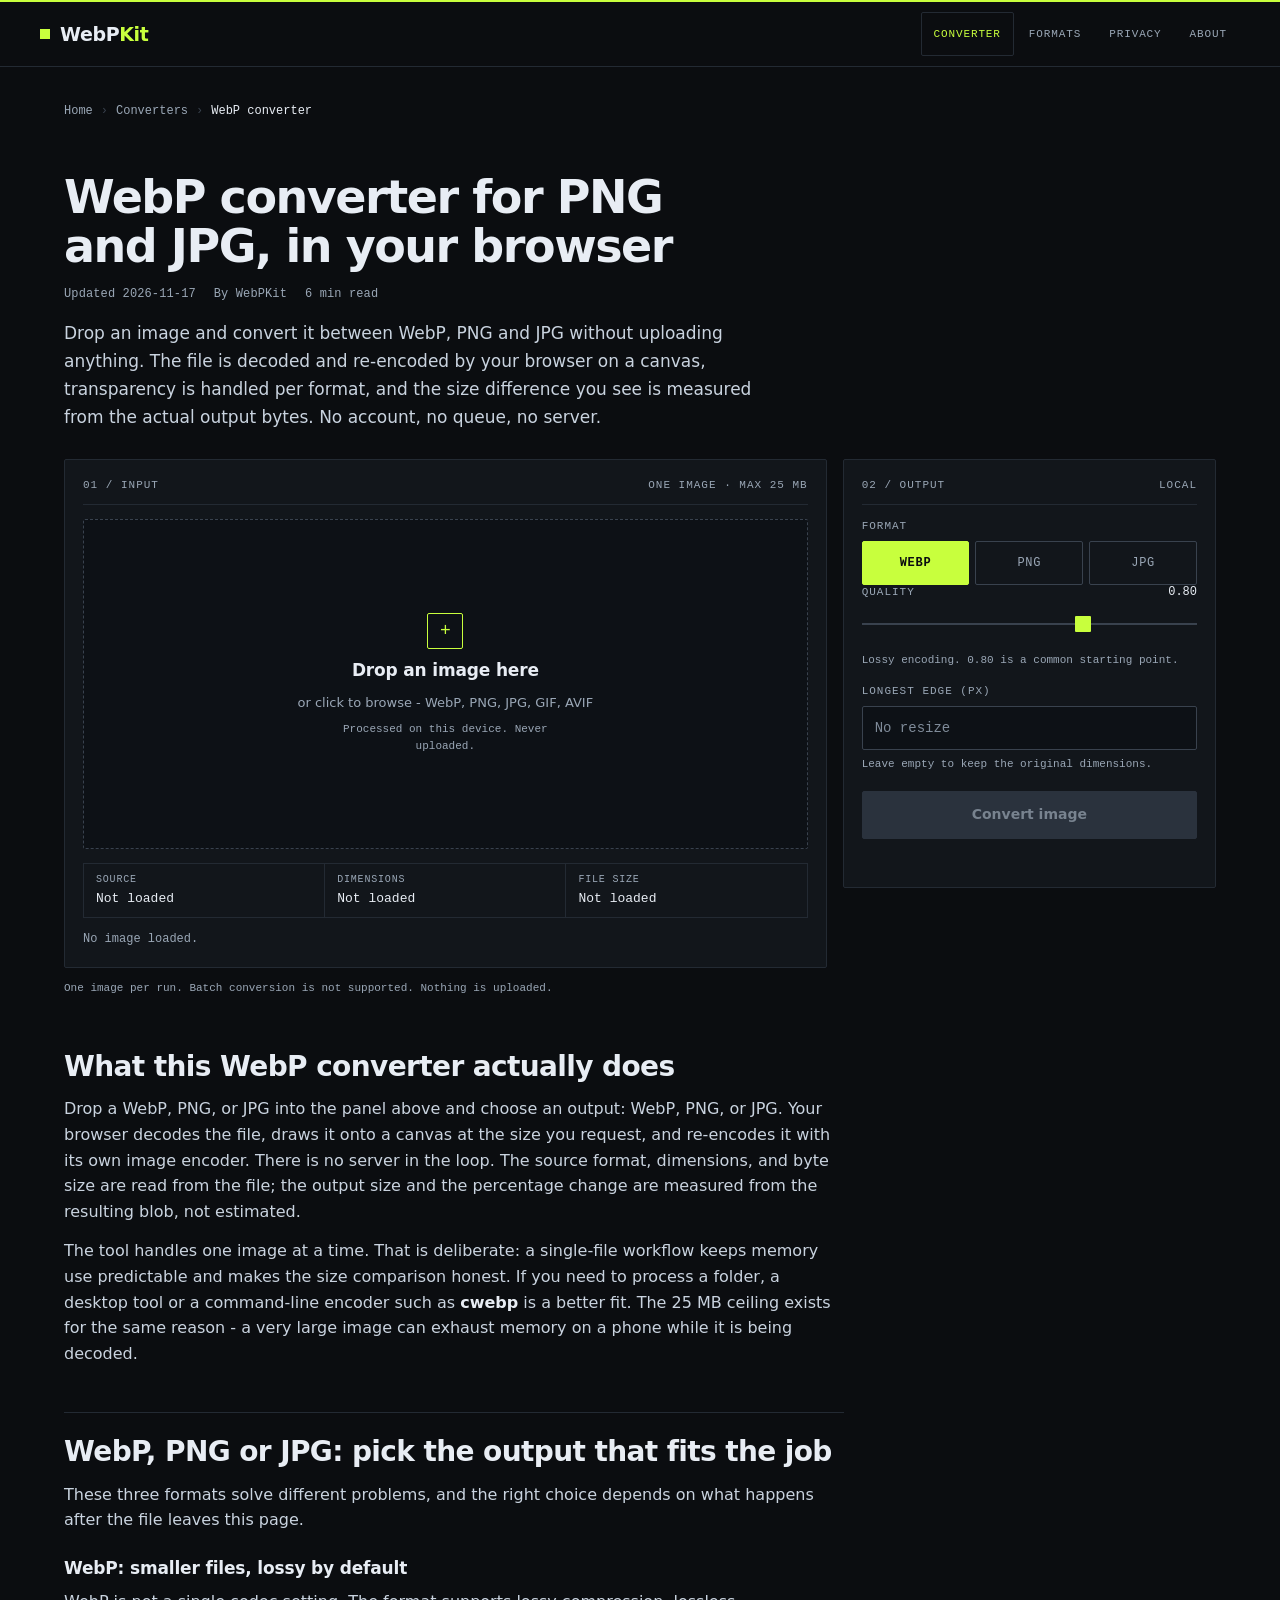
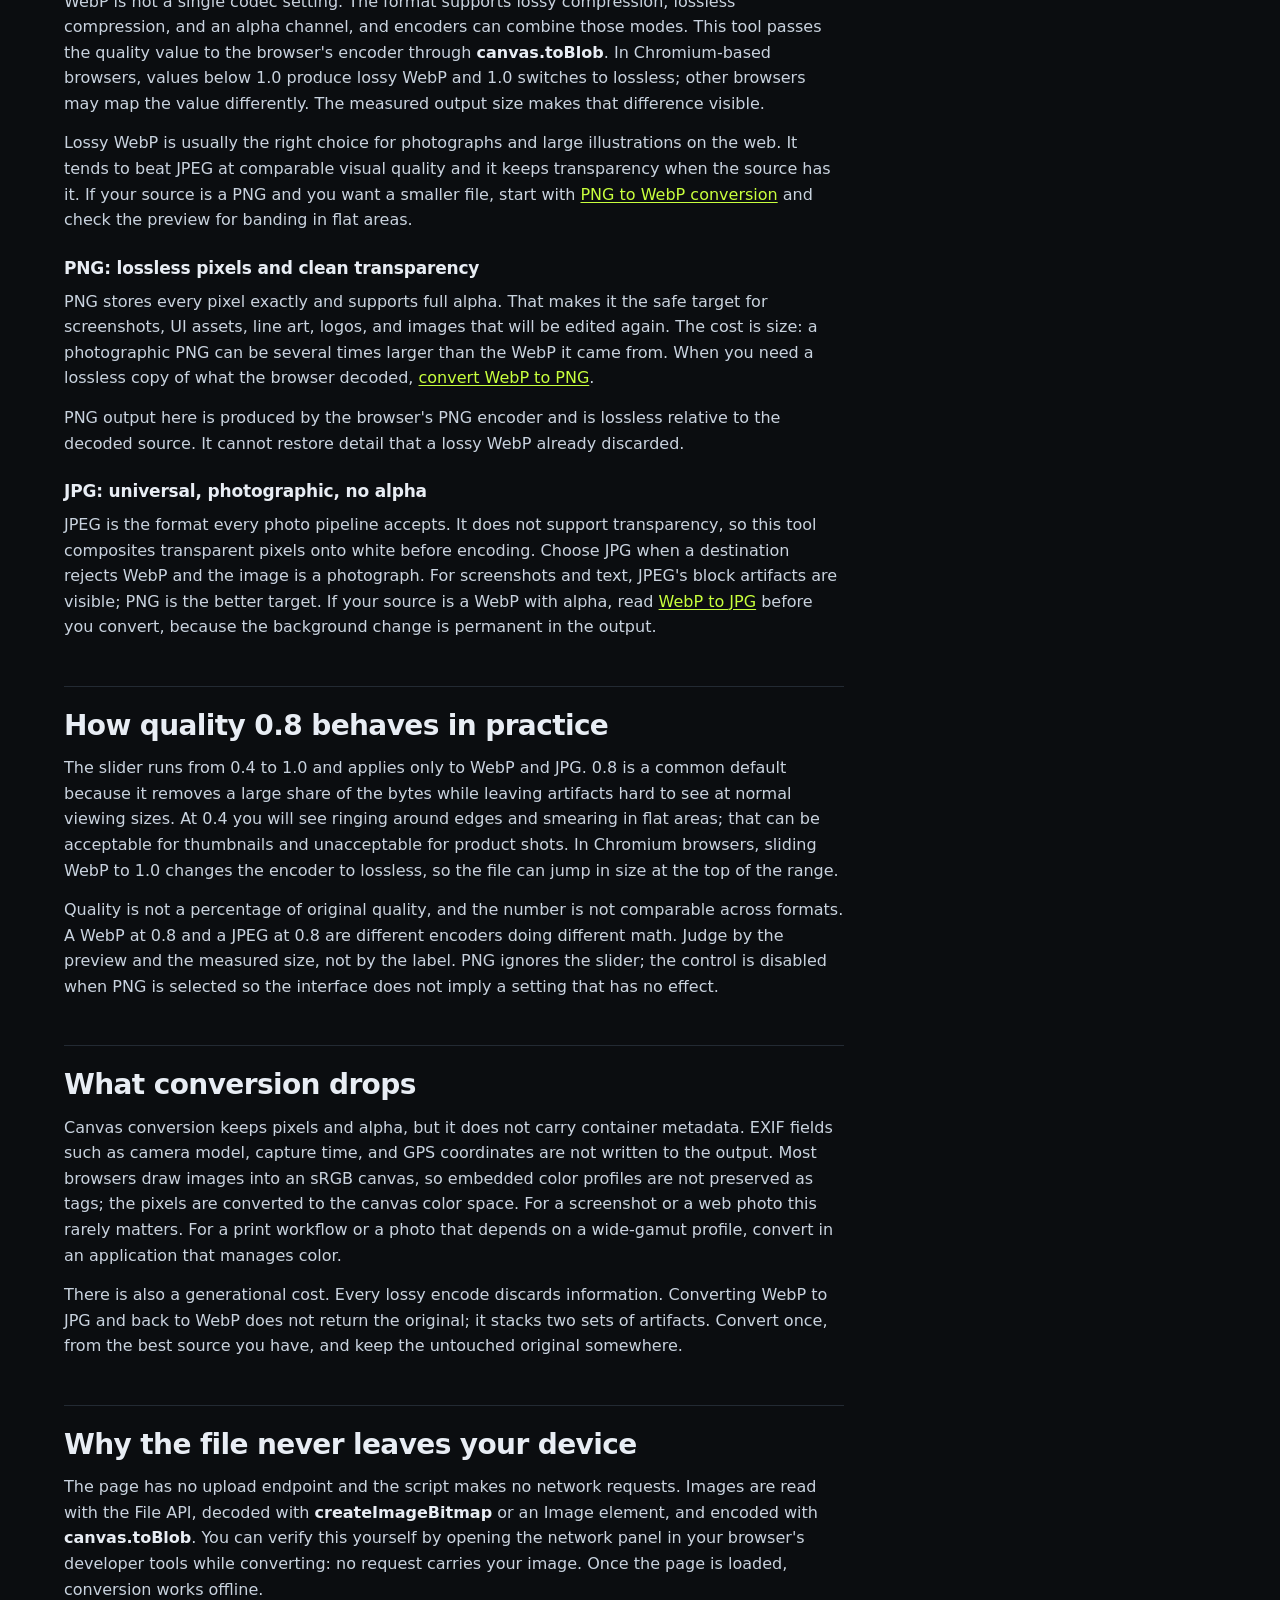
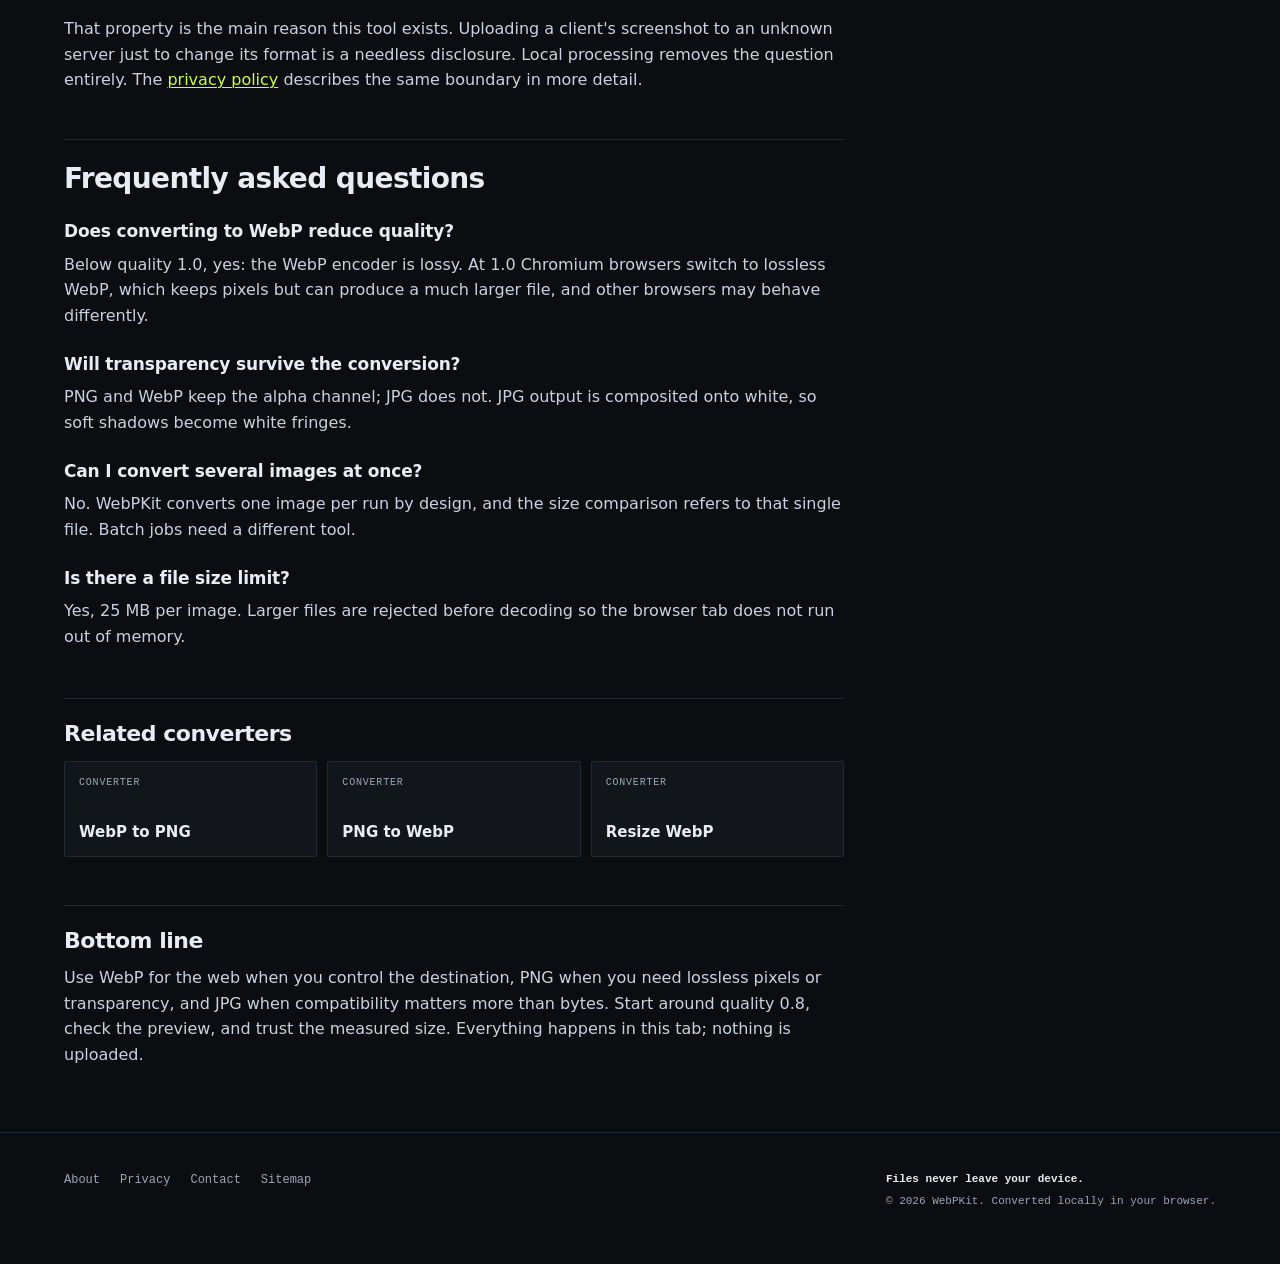
==== commit 0c48177d: "analytics: GA4 tag and events (fix paths)" ====
--- a/index.html
+++ b/index.html
@@ -11,20 +11,19 @@
 <meta property="og:title" content="WebP Converter - WebP, PNG &amp; JPG in Your Browser">
 <meta property="og:description" content="Convert images between WebP, PNG and JPG locally. Files never leave your device.">
 <meta property="og:url" content="https://webpkit.app/">
-<link rel="stylesheet" href="assets/site.css">
-<script type="application/ld+json">{"@context":"https://schema.org","@graph":[{"@type":"Organization","@id":"https://webpkit.app/#organization","name":"WebPKit","url":"https://webpkit.app/","logo":{"@type":"ImageObject","url":"https://webpkit.app/assets/og.png","width":1200,"height":630},"email":"wk@webpkit.app","sameAs":["https://github.com/siliconwoke28-afk/webpkit-site"]},{"@type":"WebSite","@id":"https://webpkit.app/#website","url":"https://webpkit.app/","name":"WebPKit","publisher":{"@id":"https://webpkit.app/#organization"}},{"@type":"WebPage","@id":"https://webpkit.app/#webpage","url":"https://webpkit.app/","name":"WebP Converter - WebP, PNG & JPG in Your Browser","description":"Convert WebP to PNG or JPG, and PNG or JPG to WebP, inside your browser. Local canvas processing, transparency handled, real output size.","isPartOf":{"@id":"https://webpkit.app/#website"},"about":{"@id":"https://webpkit.app/#organization"}}]}</script>
+<link rel="stylesheet" href="assets/site.css?v=2">
 <script type="application/ld+json">
 {"@context":"https://schema.org","@type":"FAQPage","mainEntity":[{"@type":"Question","name":"Does converting to WebP reduce quality?","acceptedAnswer":{"@type":"Answer","text":"Below quality 1.0, yes: the WebP encoder is lossy. At 1.0 Chromium browsers switch to lossless WebP, which keeps pixels but can produce a much larger file, and other browsers may behave differently."}},{"@type":"Question","name":"Will transparency survive the conversion?","acceptedAnswer":{"@type":"Answer","text":"PNG and WebP keep the alpha channel; JPG does not. JPG output is composited onto white, so soft shadows become white fringes."}},{"@type":"Question","name":"Can I convert several images at once?","acceptedAnswer":{"@type":"Answer","text":"No. WebPKit converts one image per run by design, and the size comparison refers to that single file. Batch jobs need a different tool."}},{"@type":"Question","name":"Is there a file size limit?","acceptedAnswer":{"@type":"Answer","text":"Yes, 25 MB per image. Larger files are rejected before decoding so the browser tab does not run out of memory."}}]}
 </script>
-  <meta property="og:site_name" content="WebPKit">
-  <meta property="og:image" content="https://webpkit.app/assets/og.png">
-  <meta property="og:image:width" content="1200">
-  <meta property="og:image:height" content="630">
-  <meta property="og:image:alt" content="WebPKit browser-based WebP, PNG and JPG converter">
-  <meta name="twitter:card" content="summary_large_image">
-  <meta name="twitter:title" content="WebP Converter - WebP, PNG &amp; JPG in Your Browser">
-  <meta name="twitter:description" content="Convert WebP to PNG or JPG, and PNG or JPG to WebP, inside your browser. Local canvas processing, transparency handled, real output size.">
-  <meta name="twitter:image" content="https://webpkit.app/assets/og.png">
+<!-- Google tag (gtag.js) -->
+<script async src="https://www.googletagmanager.com/gtag/js?id=G-Z1QJ4BB7VF"></script>
+<script>
+window.dataLayer = window.dataLayer || [];
+function gtag(){dataLayer.push(arguments);}
+gtag('js', new Date());
+gtag('config', 'G-Z1QJ4BB7VF', { anonymize_ip: true });
+window.track = function (name, params) { try { gtag('event', name, params || {}); } catch (e) {} };
+</script>
 </head>
 <body>
 <a class="skip" href="#main">Skip to content</a>
@@ -163,15 +162,17 @@
       <p>The page has no upload endpoint and the script makes no network requests. Images are read with the File API, decoded with <strong>createImageBitmap</strong> or an Image element, and encoded with <strong>canvas.toBlob</strong>. You can verify this yourself by opening the network panel in your browser's developer tools while converting: no request carries your image. Once the page is loaded, conversion works offline.</p>
       <p>That property is the main reason this tool exists. Uploading a client's screenshot to an unknown server just to change its format is a needless disclosure. Local processing removes the question entirely. The <a href="/privacy">privacy policy</a> describes the same boundary in more detail.</p>
 
-      <section class="seo-faq" aria-labelledby="faq-title">
-<h2 id="faq-title">Frequently asked questions</h2>
-      <details><summary><h3>Does converting to WebP reduce quality?</h3></summary><p>Below quality 1.0, yes: the WebP encoder is lossy. At 1.0 Chromium browsers switch to lossless WebP, which keeps pixels but can produce a much larger file, and other browsers may behave differently.</p></details>
-      <details><summary><h3>Will transparency survive the conversion?</h3></summary><p>PNG and WebP keep the alpha channel; JPG does not. JPG output is composited onto white, so soft shadows become white fringes.</p></details>
-      <details><summary><h3>Can I convert several images at once?</h3></summary><p>No. WebPKit converts one image per run by design, and the size comparison refers to that single file. Batch jobs need a different tool.</p></details>
-      <details><summary><h3>Is there a file size limit?</h3></summary><p>Yes, 25 MB per image. Larger files are rejected before decoding so the browser tab does not run out of memory.</p></details>
-
-      </section>
-<section class="related" aria-labelledby="related-title">
+      <h2>Frequently asked questions</h2>
+      <h3>Does converting to WebP reduce quality?</h3>
+      <p>Below quality 1.0, yes: the WebP encoder is lossy. At 1.0 Chromium browsers switch to lossless WebP, which keeps pixels but can produce a much larger file, and other browsers may behave differently.</p>
+      <h3>Will transparency survive the conversion?</h3>
+      <p>PNG and WebP keep the alpha channel; JPG does not. JPG output is composited onto white, so soft shadows become white fringes.</p>
+      <h3>Can I convert several images at once?</h3>
+      <p>No. WebPKit converts one image per run by design, and the size comparison refers to that single file. Batch jobs need a different tool.</p>
+      <h3>Is there a file size limit?</h3>
+      <p>Yes, 25 MB per image. Larger files are rejected before decoding so the browser tab does not run out of memory.</p>
+
+      <section class="related" aria-labelledby="related-title">
         <h2 id="related-title">Related converters</h2>
         <div class="related-grid">
           <a href="/webp-to-png"><span class="r-label">Converter</span><span class="r-title">WebP to PNG</span></a>
@@ -180,7 +181,7 @@
         </div>
       </section>
 
-      <section class="bottom seo-summary" aria-labelledby="bottom-title">
+      <section class="bottom" aria-labelledby="bottom-title">
         <h2 id="bottom-title">Bottom line</h2>
         <p>Use WebP for the web when you control the destination, PNG when you need lossless pixels or transparency, and JPG when compatibility matters more than bytes. Start around quality 0.8, check the preview, and trust the measured size. Everything happens in this tab; nothing is uploaded.</p>
       </section>
@@ -202,6 +203,6 @@
     </p>
   </div>
 </footer>
-<script src="assets/app.js" defer></script>
+<script src="assets/app.js?v=2" defer></script>
 </body>
 </html>
--- a/assets/site.css
+++ b/assets/site.css
@@ -171,14 +171,3 @@
 @media (prefers-reduced-motion:reduce){
   *{transition:none!important;scroll-behavior:auto!important}
 }
-
-/* FAQ disclosure + summary semantics */
-.seo-faq{margin:30px 0 0}
-.seo-faq details{border-top:1px solid var(--line);padding:14px 0}
-.seo-faq summary{display:flex;align-items:flex-start;gap:10px;cursor:pointer;list-style:none}
-.seo-faq summary::-webkit-details-marker{display:none}
-.seo-faq summary::before{content:"+";flex:0 0 auto;width:18px;color:var(--accent);font:500 16px/1.4 var(--mono)}
-.seo-faq details[open] summary::before{content:"−"}
-.seo-faq summary h3{display:inline;margin:0;font-size:17px;line-height:1.4}
-.seo-faq details p{margin:10px 0 0 28px;color:var(--body)}
-.seo-summary{margin-top:34px;padding-top:20px;border-top:1px solid var(--line)}
